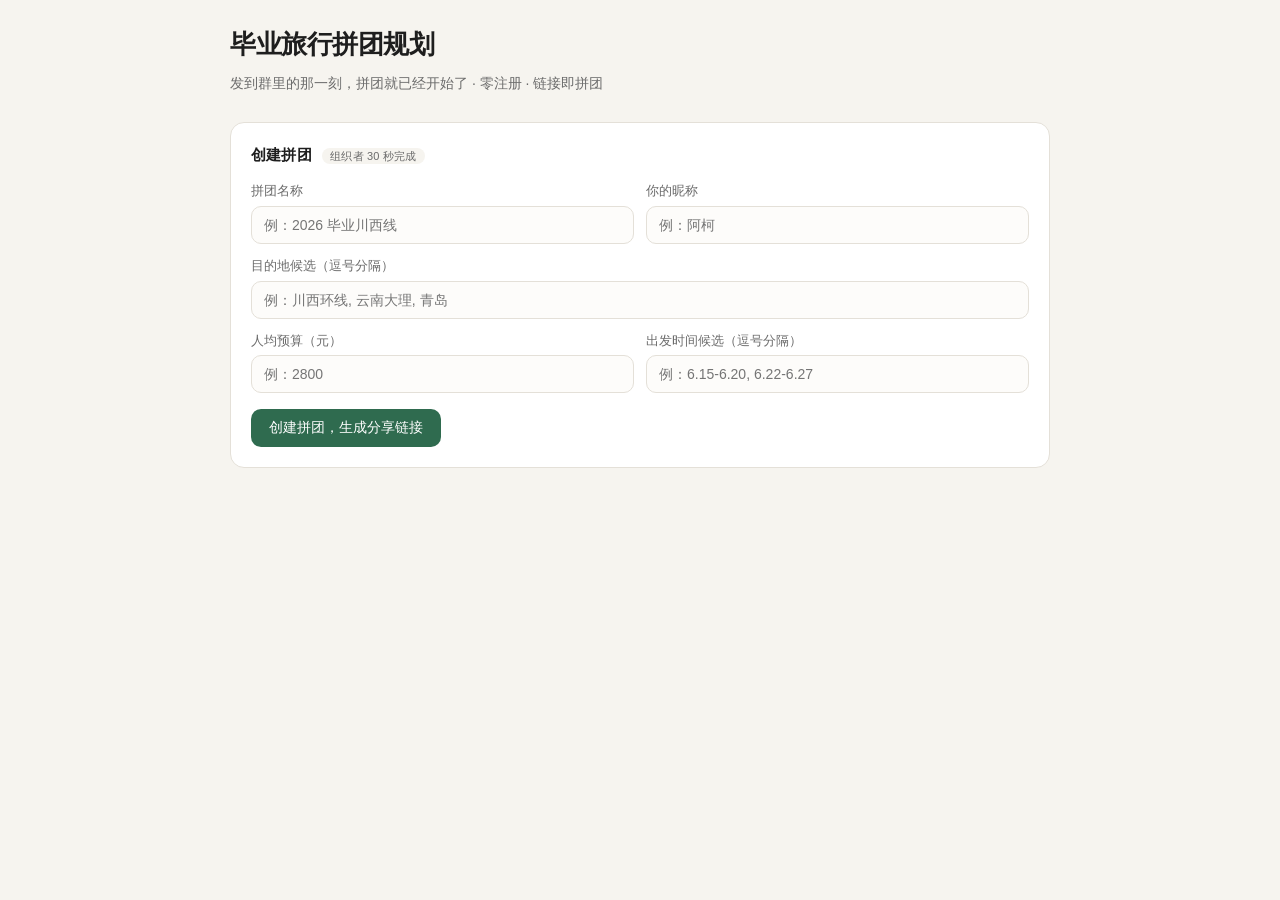
==== index.html @ aa73a49e "Create index.html" ====
<!DOCTYPE html>
<html lang="zh-CN">
<head>
<meta charset="UTF-8">
<meta name="viewport" content="width=device-width, initial-scale=1.0">
<title>毕业旅行拼团规划</title>
<style>
  :root {
    --bg: #f6f4ef; --card: #ffffff; --ink: #1e1e1e;
    --muted: #6b6b6b; --line: #e4e0d8;
    --accent: #2f6b4f; --accent-soft: #e7f0ea;
    --warn: #b05a2a; --radius: 14px;
  }
  * { box-sizing: border-box; }
  body {
    margin: 0; background: var(--bg); color: var(--ink);
    font-family: -apple-system, "PingFang SC", "Microsoft YaHei", sans-serif;
    line-height: 1.6; padding: 24px 16px 80px;
  }
  .wrap { max-width: 820px; margin: 0 auto; }
  .hero { margin-bottom: 28px; }
  .hero h1 { font-size: 26px; margin: 0 0 6px; letter-spacing: -0.5px; }
  .hero p { color: var(--muted); margin: 0; font-size: 14px; }
  .card {
    background: var(--card); border: 1px solid var(--line);
    border-radius: var(--radius); padding: 20px; margin-bottom: 16px;
  }
  .card h2 { font-size: 15px; margin: 0 0 14px; letter-spacing: 0.2px; }
  .card h2 .tag {
    font-size: 11px; font-weight: 400; color: var(--muted);
    background: var(--bg); border-radius: 20px; padding: 2px 8px; margin-left: 6px;
  }
  label { display: block; font-size: 13px; color: var(--muted); margin-bottom: 4px; }
  input, textarea, select {
    width: 100%; padding: 10px 12px; border: 1px solid var(--line);
    border-radius: 10px; font-size: 14px; background: #fdfcfa; outline: none;
    font-family: inherit;
  }
  input:focus, textarea:focus, select:focus { border-color: var(--accent); }
  .row { display: grid; grid-template-columns: 1fr 1fr; gap: 12px; }
  .row-3 { display: grid; grid-template-columns: 1fr 1fr 1fr; gap: 10px; }
  button {
    cursor: pointer; border: none; border-radius: 10px; font-size: 14px;
    padding: 10px 18px; font-family: inherit; font-weight: 500;
  }
  .btn-primary { background: var(--accent); color: #fff; }
  .btn-primary:hover { opacity: 0.9; }
  .btn-ghost { background: var(--bg); color: var(--ink); border: 1px solid var(--line); }
  .btn-ghost:hover { background: #ece9e2; }
  .btn-sm { padding: 6px 12px; font-size: 12px; }
  .btn-danger-soft { background: #fbece5; color: var(--warn); }
  .hidden { display: none !important; }
  .muted { color: var(--muted); font-size: 13px; }
  .share-box {
    display: flex; gap: 8px; align-items: center; margin-top: 12px;
    background: var(--accent-soft); border-radius: 10px; padding: 10px 12px;
  }
  .share-box code {
    flex: 1; font-size: 12px; color: var(--accent); word-break: break-all;
    background: transparent;
  }
  .pill-row { display: flex; gap: 8px; flex-wrap: wrap; margin-top: 8px; }
  .pill {
    font-size: 12px; padding: 5px 12px; border-radius: 20px;
    border: 1px solid var(--line); background: var(--bg); cursor: pointer;
  }
  .pill.active { background: var(--accent); color: #fff; border-color: var(--accent); }
  .vote-row {
    display: flex; align-items: center; justify-content: space-between;
    padding: 10px 0; border-bottom: 1px solid var(--line); gap: 12px;
  }
  .vote-row:last-child { border-bottom: none; }
  .vote-name { font-size: 14px; font-weight: 500; flex: 1; }
  .vote-btns { display: flex; gap: 6px; }
  .vote-btns button { padding: 4px 10px; font-size: 12px; border-radius: 16px; }
  .vote-btns button.active { background: var(--accent); color: #fff; border-color: var(--accent); }
  .vote-bar {
    height: 6px; background: var(--bg); border-radius: 3px; margin-top: 6px; overflow: hidden;
  }
  .vote-bar span { display: block; height: 100%; background: var(--accent); border-radius: 3px; }
  table { width: 100%; border-collapse: collapse; font-size: 13px; }
  th, td { text-align: left; padding: 8px 6px; border-bottom: 1px solid var(--line); }
  th { color: var(--muted); font-weight: 500; font-size: 12px; }
  .settle {
    background: var(--bg); border-radius: 10px; padding: 14px;
    margin-top: 14px; font-size: 13px; white-space: pre-wrap; line-height: 1.8;
  }
  .task-item {
    display: flex; align-items: center; justify-content: space-between;
    padding: 8px 0; border-bottom: 1px solid var(--line); font-size: 14px;
  }
  .task-item:last-child { border-bottom: none; }
  .task-owner { font-size: 12px; color: var(--accent); }
  .itin-entry {
    padding: 8px 0; border-bottom: 1px solid var(--line); font-size: 13px;
  }
  .itin-entry .meta { color: var(--muted); font-size: 11px; margin-top: 2px; }
  .toast {
    position: fixed; bottom: 24px; left: 50%; transform: translateX(-50%);
    background: #1e1e1e; color: #fff; font-size: 13px; padding: 8px 16px;
    border-radius: 20px; opacity: 0; pointer-events: none; transition: opacity .2s;
  }
  .toast.show { opacity: 1; }
  @media (max-width: 560px) {
    .row, .row-3 { grid-template-columns: 1fr; }
    .vote-row { flex-direction: column; align-items: flex-start; }
  }
</style>
</head>
<body>
<div class="wrap">
  <div class="hero">
    <h1>毕业旅行拼团规划</h1>
    <p>发到群里的那一刻，拼团就已经开始了 · 零注册 · 链接即拼团</p>
  </div>

  <!-- 创建区 -->
  <div id="setupCard" class="card">
    <h2>创建拼团 <span class="tag">组织者 30 秒完成</span></h2>
    <div class="row">
      <div><label>拼团名称</label><input id="tripName" placeholder="例：2026 毕业川西线"></div>
      <div><label>你的昵称</label><input id="creatorName" placeholder="例：阿柯"></div>
    </div>
    <div style="margin-top:12px"><label>目的地候选（逗号分隔）</label><input id="destInput" placeholder="例：川西环线, 云南大理, 青岛"></div>
    <div class="row" style="margin-top:12px">
      <div><label>人均预算（元）</label><input id="budgetInput" type="number" placeholder="例：2800"></div>
      <div><label>出发时间候选（逗号分隔）</label><input id="dateInput" placeholder="例：6.15-6.20, 6.22-6.27"></div>
    </div>
    <div style="margin-top:16px"><button class="btn-primary" onclick="createTrip()">创建拼团，生成分享链接</button></div>
  </div>

  <!-- 工作台 -->
  <div id="workspace" class="hidden">
    <div class="card">
      <h2 id="tripTitle"></h2>
      <div class="share-box">
        <code id="shareLink"></code>
        <button class="btn-ghost btn-sm" onclick="copyLink()">复制</button>
      </div>
      <div class="pill-row" id="memberPills"></div>
    </div>

    <div class="card">
      <h2>目的地投票 <span class="tag">三档表态</span></h2>
      <div id="destVoteList"></div>
    </div>

    <div class="card">
      <h2>日期投票 <span class="tag">看谁真的能来</span></h2>
      <div id="dateVoteList"></div>
    </div>

    <div class="card">
      <h2>共享预算 <span class="tag">只记大额共同支出</span></h2>
      <div class="row-3">
        <div><label>支出名称</label><input id="expName" placeholder="成都东站包车"></div>
        <div><label>金额</label><input id="expAmount" type="number" placeholder="480"></div>
        <div><label>付款人</label><select id="expPayer"></select></div>
      </div>
      <div style="margin-top:10px"><label>参与分摊的人（默认全员）</label><div id="splitChecks" class="pill-row"></div></div>
      <div style="margin-top:12px"><button class="btn-primary btn-sm" onclick="addExpense()">记一笔</button></div>
      <div id="expenseList" style="margin-top:14px"></div>
      <div id="settleBox" class="settle hidden"></div>
    </div>

    <div class="card">
      <h2>任务认领墙 <span class="tag">不让一个人扛所有事</span></h2>
      <div id="taskList"></div>
      <div style="margin-top:10px; display:flex; gap:8px;">
        <input id="newTask" placeholder="添加任务，例：订住宿" style="flex:1">
        <button class="btn-ghost btn-sm" onclick="addTask()">添加</button>
      </div>
    </div>

    <div class="card">
      <h2>行程草稿 <span class="tag">想法先落下来</span></h2>
      <div id="itinList"></div>
      <div style="margin-top:10px; display:flex; gap:8px;">
        <input id="newItin" placeholder="例：Day1 下午 宽窄巷子" style="flex:1">
        <button class="btn-ghost btn-sm" onclick="addItin()">添加</button>
      </div>
    </div>

    <div class="card">
      <h2>同步码 <span class="tag">跨设备交换进度</span></h2>
      <p class="muted">本工具为静态部署，数据保存在当前浏览器。把同步码发给另一位成员，对方粘贴后即可看到你的投票和账目状态。</p>
      <div style="display:flex; gap:8px; margin-top:10px;">
        <button class="btn-ghost btn-sm" onclick="exportSync()">生成我的同步码</button>
        <input id="importCode" placeholder="粘贴对方的同步码" style="flex:1">
        <button class="btn-ghost btn-sm" onclick="importSync()">导入</button>
      </div>
      <textarea id="syncOutput" rows="3" readonly placeholder="同步码会出现在这里" style="margin-top:10px; font-size:11px;"></textarea>
    </div>
  </div>
</div>
<div id="toast" class="toast"></div>

<script>
const KEY = 'grad_trip_v1';

function load() {
  try { return JSON.parse(localStorage.getItem(KEY)) || null; } catch { return null; }
}
function save(data) { localStorage.setItem(KEY, JSON.stringify(data)); }
function uid() { return Math.random().toString(36).slice(2, 8); }
function toast(msg) {
  const t = document.getElementById('toast');
  t.textContent = msg; t.classList.add('show');
  clearTimeout(window.__tt); window.__tt = setTimeout(() => t.classList.remove('show'), 1800);
}

// ---------- 创建 ----------
function createTrip() {
  const name = document.getElementById('tripName').value.trim();
  const creator = document.getElementById('creatorName').value.trim();
  if (!name || !creator) return toast('请填写拼团名称和昵称');
  const dests = document.getElementById('destInput').value.split(/[,，]/).map(s => s.trim()).filter(Boolean);
  const dates = document.getElementById('dateInput').value.split(/[,，]/).map(s => s.trim()).filter(Boolean);
  if (!dests.length) return toast('至少填一个目的地');
  const budget = Number(document.getElementById('budgetInput').value) || 0;
  const data = {
    id: uid(), name, creator, budget,
    members: [creator],
    dests: dests.map(d => ({ name: d, votes: {} })),
    dates: dates.map(d => ({ name: d, votes: {} })),
    expenses: [], tasks: [
      { id: uid(), name: '订住宿', owner: '' },
      { id: uid(), name: '查包车', owner: '' },
      { id: uid(), name: '买保险', owner: '' },
      { id: uid(), name: '管账', owner: creator },
    ],
    itins: []
  };
  save(data);
  renderAll();
  document.getElementById('setupCard').classList.add('hidden');
  document.getElementById('workspace').classList.remove('hidden');
  toast('拼团已创建，复制链接发到群里');
}

// ---------- 渲染 ----------
function renderAll() {
  const d = load(); if (!d) return;
  document.getElementById('tripTitle').textContent = d.name + ' · 人均预算 ¥' + (d.budget || '待定');
  document.getElementById('shareLink').textContent = location.href.split('?')[0] + '?trip=' + d.id;

  // 成员
  document.getElementById('memberPills').innerHTML = d.members.map(m =>
    `<span class="pill active">${esc(m)}</span>`).join('');

  // 目的地投票
  document.getElementById('destVoteList').innerHTML = d.dests.map((dest, i) => {
    const counts = countVotes(dest.votes);
    const total = Object.keys(dest.votes).length;
    return `<div>
      <div class="vote-row">
        <div class="vote-name">${esc(dest.name)}</div>
        <div class="vote-btns">
          ${voteBtns('dest', i, dest.votes, '想去')}
          ${voteBtns('dest', i, dest.votes, '可以')}
          ${voteBtns('dest', i, dest.votes, '不去')}
        </div>
      </div>
      ${voteBar(counts, total)}
    </div>`;
  }).join('') || '<p class="muted">暂无目的地</p>';

  // 日期投票
  document.getElementById('dateVoteList').innerHTML = d.dates.map((dt, i) => {
    const counts = countVotes(dt.votes);
    const total = Object.keys(dt.votes).length;
    return `<div>
      <div class="vote-row">
        <div class="vote-name">${esc(dt.name)}</div>
        <div class="vote-btns">
          ${voteBtns('date', i, dt.votes, '可以')}
          ${voteBtns('date', i, dt.votes, '紧张')}
          ${voteBtns('date', i, dt.votes, '不行')}
        </div>
      </div>
      ${voteBar(counts, total)}
    </div>`;
  }).join('') || '<p class="muted">暂无日期候选</p>';

  // 付款人下拉
  const payerSel = document.getElementById('expPayer');
  payerSel.innerHTML = d.members.map(m => `<option>${esc(m)}</option>`).join('');
  // 分摊勾选
  document.getElementById('splitChecks').innerHTML = d.members.map(m =>
    `<label style="display:inline-flex; align-items:center; gap:4px; font-size:13px; color:var(--ink); margin-right:10px;">
      <input type="checkbox" class="split-cb" value="${esc(m)}" checked style="width:auto;"> ${esc(m)}
    </label>`).join('');

  // 支出列表
  document.getElementById('expenseList').innerHTML = d.expenses.length ?
    `<table><thead><tr><th>项目</th><th>金额</th><th>付款人</th><th>分摊人</th><th></th></tr></thead><tbody>
    ${d.expenses.map(e => `<tr>
      <td>${esc(e.name)}</td><td>¥${e.amount}</td><td>${esc(e.payer)}</td>
      <td>${e.split.join('、')}</td>
      <td><button class="btn-danger-soft btn-sm" onclick="removeExpense('${e.id}')">删除</button></td>
    </tr>`).join('')}
    </tbody></table>` : '<p class="muted">还没有共同支出。只记住宿、包车、门票、集体餐这类大额项目。</p>';

  renderSettle(d);

  // 任务
  document.getElementById('taskList').innerHTML = d.tasks.map(t =>
    `<div class="task-item">
      <span>${esc(t.name)} ${t.owner ? `<span class="task-owner">→ ${esc(t.owner)}</span>` : '<span class="muted">· 待认领</span>'}</span>
      ${t.owner ? `<span class="muted" style="font-size:11px;">已认领</span>` : `<button class="btn-ghost btn-sm" onclick="claimTask('${t.id}')">我来</button>`}
    </div>`).join('');

  // 行程草稿
  document.getElementById('itinList').innerHTML = d.itins.length ?
    d.itins.slice().reverse().map(it =>
      `<div class="itin-entry">${esc(it.text)}<div class="meta">${esc(it.by)} · ${it.time}</div></div>`
    ).join('') : '<p class="muted">还没有内容。每个人都可以往里面丢想法。</p>';
}

function voteBtns(type, idx, votes, label) {
  const me = getMe();
  const active = votes[me] === label ? 'active' : '';
  return `<button class="btn-ghost ${active}" onclick="castVote('${type}',${idx},'${label}')">${label}</button>`;
}
function countVotes(votes) {
  const c = {};
  Object.values(votes).forEach(v => { c[v] = (c[v] || 0) + 1; });
  return c;
}
function voteBar(counts, total) {
  if (!total) return '';
  const yes = (counts['想去'] || 0) + (counts['可以'] || 0);
  const pct = Math.round(yes / total * 100);
  return `<div class="vote-bar"><span style="width:${pct}%"></span></div>`;
}

// ---------- 投票 ----------
function castVote(type, idx, label) {
  const d = load(); const me = getMe();
  const arr = type === 'dest' ? d.dests : d.dates;
  arr[idx].votes[me] = label;
  save(d); renderAll();
}

// ---------- 支出 ----------
function addExpense() {
  const d = load();
  const name = document.getElementById('expName').value.trim();
  const amount = Number(document.getElementById('expAmount').value);
  const payer = document.getElementById('expPayer').value;
  const split = [...document.querySelectorAll('.split-cb:checked')].map(cb => cb.value);
  if (!name || !amount) return toast('请填写支出名称和金额');
  if (!split.length) return toast('至少勾选一个分摊人');
  d.expenses.push({ id: uid(), name, amount, payer, split });
  save(d); renderAll();
  document.getElementById('expName').value = '';
  document.getElementById('expAmount').value = '';
  toast('已记一笔');
}
function removeExpense(id) {
  const d = load();
  d.expenses = d.expenses.filter(e => e.id !== id);
  save(d); renderAll();
}

function renderSettle(d) {
  const box = document.getElementById('settleBox');
  if (!d.expenses.length) { box.classList.add('hidden'); return; }
  const balance = {};
  d.members.forEach(m => balance[m] = 0);
  d.expenses.forEach(e => {
    const share = e.amount / e.split.length;
    balance[e.payer] = (balance[e.payer] || 0) + e.amount;
    e.split.forEach(m => balance[m] = (balance[m] || 0) - share);
  });
  const debtors = [], creditors = [];
  Object.entries(balance).forEach(([m, v]) => {
    if (v < -0.01) debtors.push({ m, v: -v });
    if (v > 0.01) creditors.push({ m, v });
  });
  debtors.sort((a, b) => b.v - a.v);
  creditors.sort((a, b) => b.v - a.v);
  const transfers = [];
  let i = 0, j = 0;
  while (i < debtors.length && j < creditors.length) {
    const amt = Math.min(debtors[i].v, creditors[j].v);
    if (amt > 0.01) transfers.push(`${debtors[i].m} → ${creditors[j].m}：¥${amt.toFixed(0)}`);
    debtors[i].v -= amt; creditors[j].v -= amt;
    if (debtors[i].v < 0.01) i++;
    if (creditors[j].v < 0.01) j++;
  }
  box.classList.remove('hidden');
  box.textContent = '结算建议（最少转账笔数）：\n' + (transfers.length ? transfers.join('\n') : '已平账，无需转账') +
    '\n\n总共同支出：¥' + d.expenses.reduce((s, e) => s + e.amount, 0);
}

// ---------- 任务 ----------
function claimTask(id) {
  const d = load(); const me = getMe();
  const t = d.tasks.find(t => t.id === id);
  if (t && !t.owner) { t.owner = me; save(d); renderAll(); toast('已认领，责任明确了'); }
}
function addTask() {
  const d = load();
  const name = document.getElementById('newTask').value.trim();
  if (!name) return;
  d.tasks.push({ id: uid(), name, owner: '' });
  save(d); renderAll();
  document.getElementById('newTask').value = '';
}

// ---------- 行程草稿 ----------
function addItin() {
  const d = load(); const me = getMe();
  const text = document.getElementById('newItin').value.trim();
  if (!text) return;
  d.itins.push({ text, by: me, time: new Date().toLocaleString('zh-CN', { month: 'numeric', day: 'numeric', hour: '2-digit', minute: '2-digit' }) });
  save(d); renderAll();
  document.getElementById('newItin').value = '';
}

// ---------- 同步 ----------
function exportSync() {
  const d = load();
  document.getElementById('syncOutput').value = btoa(unescape(encodeURIComponent(JSON.stringify(d))));
  toast('同步码已生成，发给另一位成员');
}
function importSync() {
  const raw = document.getElementById('importCode').value.trim();
  if (!raw) return toast('请粘贴同步码');
  try {
    const incoming = JSON.parse(decodeURIComponent(escape(atob(raw))));
    const local = load();
    if (!local) { save(incoming); renderAll(); return toast('已导入拼团数据'); }
    // 合并：以 incoming 的投票和账目覆盖，成员取并集
    local.members = [...new Set([...local.members, ...incoming.members])];
    local.dests.forEach((dest, i) => {
      if (incoming.dests[i]) Object.assign(dest.votes, incoming.dests[i].votes);
    });
    local.dates.forEach((dt, i) => {
      if (incoming.dates[i]) Object.assign(dt.votes, incoming.dates[i].votes);
    });
    const existIds = new Set(local.expenses.map(e => e.id));
    incoming.expenses.forEach(e => { if (!existIds.has(e.id)) local.expenses.push(e); });
    const existTaskIds = new Set(local.tasks.map(t => t.id));
    incoming.tasks.forEach(t => {
      if (!existTaskIds.has(t.id)) local.tasks.push(t);
      else { const lt = local.tasks.find(x => x.id === t.id); if (t.owner && !lt.owner) lt.owner = t.owner; }
    });
    const existItin = new Set(local.itins.map(i => i.text + i.by));
    incoming.itins.forEach(it => { if (!existItin.has(it.text + it.by)) local.itins.push(it); });
    save(local); renderAll(); toast('同步完成');
  } catch { toast('同步码格式不正确'); }
}

// ---------- 工具 ----------
function getMe() {
  const d = load();
  return d ? d.creator : '我';
}
function esc(s) { return String(s).replace(/[&<>"']/g, c => ({ '&': '&amp;', '<': '&lt;', '>': '&gt;', '"': '&quot;', "'": '&#39;' }[c])); }
function copyLink() {
  const text = document.getElementById('shareLink').textContent;
  navigator.clipboard?.writeText(text).then(() => toast('链接已复制，发到群里吧'));
}

// ---------- 入口 ----------
(function init() {
  const d = load();
  if (d) {
    document.getElementById('setupCard').classList.add('hidden');
    document.getElementById('workspace').classList.remove('hidden');
    renderAll();
  }
})();
</script>
</body>
</html>
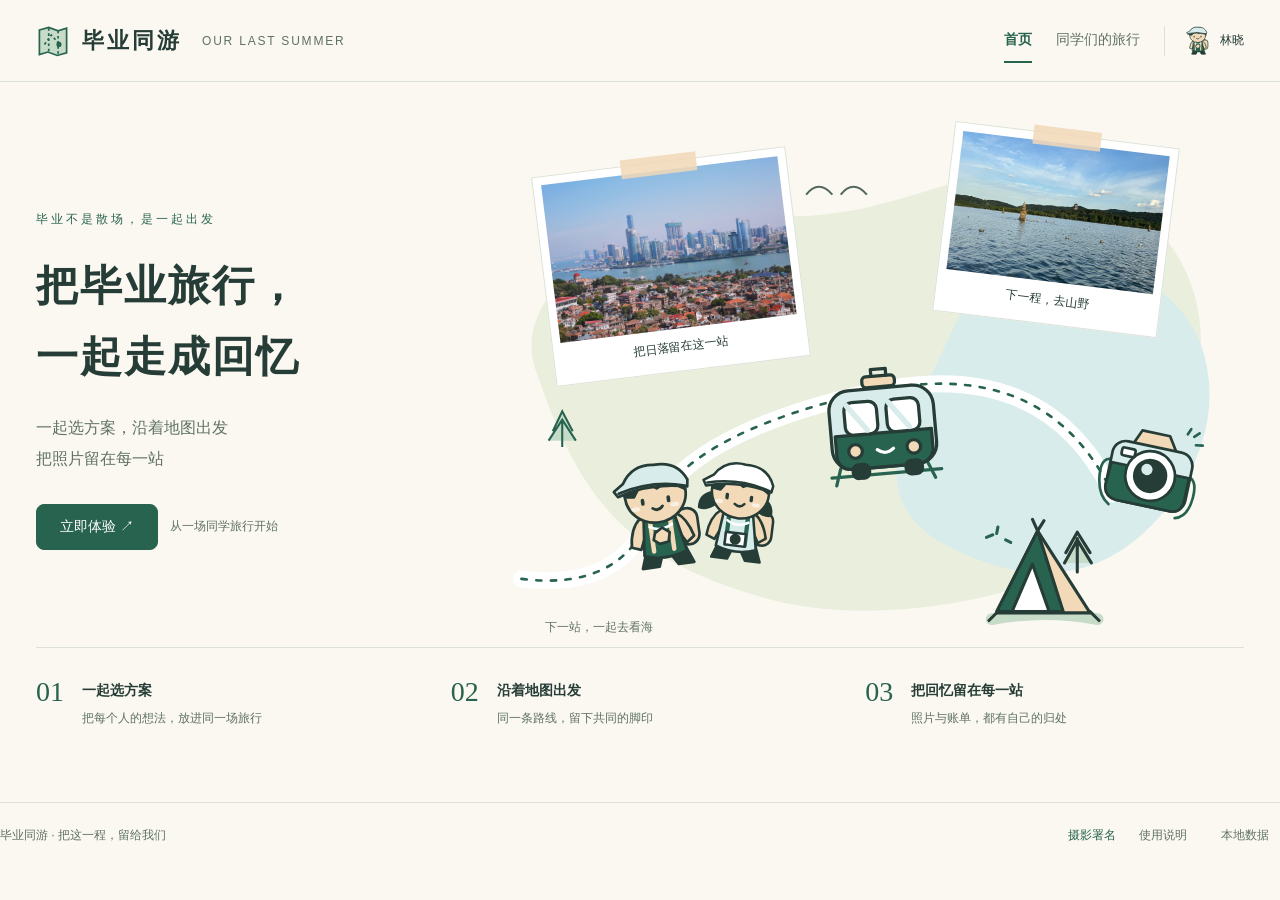
==== commit 02c64d9f: "Add files via upload 更新网页内容" ====
--- a/index.html
+++ b/index.html
@@ -1,478 +1,18 @@
-<!DOCTYPE html>
+<!doctype html>
 <html lang="zh-CN">
 <head>
-<meta charset="UTF-8">
-<meta name="viewport" content="width=device-width, initial-scale=1.0">
-<title>毕业旅行拼团规划</title>
-<style>
-  :root {
-    --bg: #f6f4ef; --card: #ffffff; --ink: #1e1e1e;
-    --muted: #6b6b6b; --line: #e4e0d8;
-    --accent: #2f6b4f; --accent-soft: #e7f0ea;
-    --warn: #b05a2a; --radius: 14px;
-  }
-  * { box-sizing: border-box; }
-  body {
-    margin: 0; background: var(--bg); color: var(--ink);
-    font-family: -apple-system, "PingFang SC", "Microsoft YaHei", sans-serif;
-    line-height: 1.6; padding: 24px 16px 80px;
-  }
-  .wrap { max-width: 820px; margin: 0 auto; }
-  .hero { margin-bottom: 28px; }
-  .hero h1 { font-size: 26px; margin: 0 0 6px; letter-spacing: -0.5px; }
-  .hero p { color: var(--muted); margin: 0; font-size: 14px; }
-  .card {
-    background: var(--card); border: 1px solid var(--line);
-    border-radius: var(--radius); padding: 20px; margin-bottom: 16px;
-  }
-  .card h2 { font-size: 15px; margin: 0 0 14px; letter-spacing: 0.2px; }
-  .card h2 .tag {
-    font-size: 11px; font-weight: 400; color: var(--muted);
-    background: var(--bg); border-radius: 20px; padding: 2px 8px; margin-left: 6px;
-  }
-  label { display: block; font-size: 13px; color: var(--muted); margin-bottom: 4px; }
-  input, textarea, select {
-    width: 100%; padding: 10px 12px; border: 1px solid var(--line);
-    border-radius: 10px; font-size: 14px; background: #fdfcfa; outline: none;
-    font-family: inherit;
-  }
-  input:focus, textarea:focus, select:focus { border-color: var(--accent); }
-  .row { display: grid; grid-template-columns: 1fr 1fr; gap: 12px; }
-  .row-3 { display: grid; grid-template-columns: 1fr 1fr 1fr; gap: 10px; }
-  button {
-    cursor: pointer; border: none; border-radius: 10px; font-size: 14px;
-    padding: 10px 18px; font-family: inherit; font-weight: 500;
-  }
-  .btn-primary { background: var(--accent); color: #fff; }
-  .btn-primary:hover { opacity: 0.9; }
-  .btn-ghost { background: var(--bg); color: var(--ink); border: 1px solid var(--line); }
-  .btn-ghost:hover { background: #ece9e2; }
-  .btn-sm { padding: 6px 12px; font-size: 12px; }
-  .btn-danger-soft { background: #fbece5; color: var(--warn); }
-  .hidden { display: none !important; }
-  .muted { color: var(--muted); font-size: 13px; }
-  .share-box {
-    display: flex; gap: 8px; align-items: center; margin-top: 12px;
-    background: var(--accent-soft); border-radius: 10px; padding: 10px 12px;
-  }
-  .share-box code {
-    flex: 1; font-size: 12px; color: var(--accent); word-break: break-all;
-    background: transparent;
-  }
-  .pill-row { display: flex; gap: 8px; flex-wrap: wrap; margin-top: 8px; }
-  .pill {
-    font-size: 12px; padding: 5px 12px; border-radius: 20px;
-    border: 1px solid var(--line); background: var(--bg); cursor: pointer;
-  }
-  .pill.active { background: var(--accent); color: #fff; border-color: var(--accent); }
-  .vote-row {
-    display: flex; align-items: center; justify-content: space-between;
-    padding: 10px 0; border-bottom: 1px solid var(--line); gap: 12px;
-  }
-  .vote-row:last-child { border-bottom: none; }
-  .vote-name { font-size: 14px; font-weight: 500; flex: 1; }
-  .vote-btns { display: flex; gap: 6px; }
-  .vote-btns button { padding: 4px 10px; font-size: 12px; border-radius: 16px; }
-  .vote-btns button.active { background: var(--accent); color: #fff; border-color: var(--accent); }
-  .vote-bar {
-    height: 6px; background: var(--bg); border-radius: 3px; margin-top: 6px; overflow: hidden;
-  }
-  .vote-bar span { display: block; height: 100%; background: var(--accent); border-radius: 3px; }
-  table { width: 100%; border-collapse: collapse; font-size: 13px; }
-  th, td { text-align: left; padding: 8px 6px; border-bottom: 1px solid var(--line); }
-  th { color: var(--muted); font-weight: 500; font-size: 12px; }
-  .settle {
-    background: var(--bg); border-radius: 10px; padding: 14px;
-    margin-top: 14px; font-size: 13px; white-space: pre-wrap; line-height: 1.8;
-  }
-  .task-item {
-    display: flex; align-items: center; justify-content: space-between;
-    padding: 8px 0; border-bottom: 1px solid var(--line); font-size: 14px;
-  }
-  .task-item:last-child { border-bottom: none; }
-  .task-owner { font-size: 12px; color: var(--accent); }
-  .itin-entry {
-    padding: 8px 0; border-bottom: 1px solid var(--line); font-size: 13px;
-  }
-  .itin-entry .meta { color: var(--muted); font-size: 11px; margin-top: 2px; }
-  .toast {
-    position: fixed; bottom: 24px; left: 50%; transform: translateX(-50%);
-    background: #1e1e1e; color: #fff; font-size: 13px; padding: 8px 16px;
-    border-radius: 20px; opacity: 0; pointer-events: none; transition: opacity .2s;
-  }
-  .toast.show { opacity: 1; }
-  @media (max-width: 560px) {
-    .row, .row-3 { grid-template-columns: 1fr; }
-    .vote-row { flex-direction: column; align-items: flex-start; }
-  }
-</style>
+<meta charset="utf-8">
+<meta name="viewport" content="width=device-width, initial-scale=1">
+<meta name="description" content="毕业同游，一起选方案，沿着地图出发，把照片留在每一站">
+<title>毕业同游</title>
+<link rel="icon" type="image/svg+xml" href="./assets/logo.svg">
+<link rel="stylesheet" href="./src/styles.css">
+<script type="module" src="./src/app.js"></script>
 </head>
 <body>
-<div class="wrap">
-  <div class="hero">
-    <h1>毕业旅行拼团规划</h1>
-    <p>发到群里的那一刻，拼团就已经开始了 · 零注册 · 链接即拼团</p>
-  </div>
-
-  <!-- 创建区 -->
-  <div id="setupCard" class="card">
-    <h2>创建拼团 <span class="tag">组织者 30 秒完成</span></h2>
-    <div class="row">
-      <div><label>拼团名称</label><input id="tripName" placeholder="例：2026 毕业川西线"></div>
-      <div><label>你的昵称</label><input id="creatorName" placeholder="例：阿柯"></div>
-    </div>
-    <div style="margin-top:12px"><label>目的地候选（逗号分隔）</label><input id="destInput" placeholder="例：川西环线, 云南大理, 青岛"></div>
-    <div class="row" style="margin-top:12px">
-      <div><label>人均预算（元）</label><input id="budgetInput" type="number" placeholder="例：2800"></div>
-      <div><label>出发时间候选（逗号分隔）</label><input id="dateInput" placeholder="例：6.15-6.20, 6.22-6.27"></div>
-    </div>
-    <div style="margin-top:16px"><button class="btn-primary" onclick="createTrip()">创建拼团，生成分享链接</button></div>
-  </div>
-
-  <!-- 工作台 -->
-  <div id="workspace" class="hidden">
-    <div class="card">
-      <h2 id="tripTitle"></h2>
-      <div class="share-box">
-        <code id="shareLink"></code>
-        <button class="btn-ghost btn-sm" onclick="copyLink()">复制</button>
-      </div>
-      <div class="pill-row" id="memberPills"></div>
-    </div>
-
-    <div class="card">
-      <h2>目的地投票 <span class="tag">三档表态</span></h2>
-      <div id="destVoteList"></div>
-    </div>
-
-    <div class="card">
-      <h2>日期投票 <span class="tag">看谁真的能来</span></h2>
-      <div id="dateVoteList"></div>
-    </div>
-
-    <div class="card">
-      <h2>共享预算 <span class="tag">只记大额共同支出</span></h2>
-      <div class="row-3">
-        <div><label>支出名称</label><input id="expName" placeholder="成都东站包车"></div>
-        <div><label>金额</label><input id="expAmount" type="number" placeholder="480"></div>
-        <div><label>付款人</label><select id="expPayer"></select></div>
-      </div>
-      <div style="margin-top:10px"><label>参与分摊的人（默认全员）</label><div id="splitChecks" class="pill-row"></div></div>
-      <div style="margin-top:12px"><button class="btn-primary btn-sm" onclick="addExpense()">记一笔</button></div>
-      <div id="expenseList" style="margin-top:14px"></div>
-      <div id="settleBox" class="settle hidden"></div>
-    </div>
-
-    <div class="card">
-      <h2>任务认领墙 <span class="tag">不让一个人扛所有事</span></h2>
-      <div id="taskList"></div>
-      <div style="margin-top:10px; display:flex; gap:8px;">
-        <input id="newTask" placeholder="添加任务，例：订住宿" style="flex:1">
-        <button class="btn-ghost btn-sm" onclick="addTask()">添加</button>
-      </div>
-    </div>
-
-    <div class="card">
-      <h2>行程草稿 <span class="tag">想法先落下来</span></h2>
-      <div id="itinList"></div>
-      <div style="margin-top:10px; display:flex; gap:8px;">
-        <input id="newItin" placeholder="例：Day1 下午 宽窄巷子" style="flex:1">
-        <button class="btn-ghost btn-sm" onclick="addItin()">添加</button>
-      </div>
-    </div>
-
-    <div class="card">
-      <h2>同步码 <span class="tag">跨设备交换进度</span></h2>
-      <p class="muted">本工具为静态部署，数据保存在当前浏览器。把同步码发给另一位成员，对方粘贴后即可看到你的投票和账目状态。</p>
-      <div style="display:flex; gap:8px; margin-top:10px;">
-        <button class="btn-ghost btn-sm" onclick="exportSync()">生成我的同步码</button>
-        <input id="importCode" placeholder="粘贴对方的同步码" style="flex:1">
-        <button class="btn-ghost btn-sm" onclick="importSync()">导入</button>
-      </div>
-      <textarea id="syncOutput" rows="3" readonly placeholder="同步码会出现在这里" style="margin-top:10px; font-size:11px;"></textarea>
-    </div>
-  </div>
-</div>
-<div id="toast" class="toast"></div>
-
-<script>
-const KEY = 'grad_trip_v1';
-
-function load() {
-  try { return JSON.parse(localStorage.getItem(KEY)) || null; } catch { return null; }
-}
-function save(data) { localStorage.setItem(KEY, JSON.stringify(data)); }
-function uid() { return Math.random().toString(36).slice(2, 8); }
-function toast(msg) {
-  const t = document.getElementById('toast');
-  t.textContent = msg; t.classList.add('show');
-  clearTimeout(window.__tt); window.__tt = setTimeout(() => t.classList.remove('show'), 1800);
-}
-
-// ---------- 创建 ----------
-function createTrip() {
-  const name = document.getElementById('tripName').value.trim();
-  const creator = document.getElementById('creatorName').value.trim();
-  if (!name || !creator) return toast('请填写拼团名称和昵称');
-  const dests = document.getElementById('destInput').value.split(/[,，]/).map(s => s.trim()).filter(Boolean);
-  const dates = document.getElementById('dateInput').value.split(/[,，]/).map(s => s.trim()).filter(Boolean);
-  if (!dests.length) return toast('至少填一个目的地');
-  const budget = Number(document.getElementById('budgetInput').value) || 0;
-  const data = {
-    id: uid(), name, creator, budget,
-    members: [creator],
-    dests: dests.map(d => ({ name: d, votes: {} })),
-    dates: dates.map(d => ({ name: d, votes: {} })),
-    expenses: [], tasks: [
-      { id: uid(), name: '订住宿', owner: '' },
-      { id: uid(), name: '查包车', owner: '' },
-      { id: uid(), name: '买保险', owner: '' },
-      { id: uid(), name: '管账', owner: creator },
-    ],
-    itins: []
-  };
-  save(data);
-  renderAll();
-  document.getElementById('setupCard').classList.add('hidden');
-  document.getElementById('workspace').classList.remove('hidden');
-  toast('拼团已创建，复制链接发到群里');
-}
-
-// ---------- 渲染 ----------
-function renderAll() {
-  const d = load(); if (!d) return;
-  document.getElementById('tripTitle').textContent = d.name + ' · 人均预算 ¥' + (d.budget || '待定');
-  document.getElementById('shareLink').textContent = location.href.split('?')[0] + '?trip=' + d.id;
-
-  // 成员
-  document.getElementById('memberPills').innerHTML = d.members.map(m =>
-    `<span class="pill active">${esc(m)}</span>`).join('');
-
-  // 目的地投票
-  document.getElementById('destVoteList').innerHTML = d.dests.map((dest, i) => {
-    const counts = countVotes(dest.votes);
-    const total = Object.keys(dest.votes).length;
-    return `<div>
-      <div class="vote-row">
-        <div class="vote-name">${esc(dest.name)}</div>
-        <div class="vote-btns">
-          ${voteBtns('dest', i, dest.votes, '想去')}
-          ${voteBtns('dest', i, dest.votes, '可以')}
-          ${voteBtns('dest', i, dest.votes, '不去')}
-        </div>
-      </div>
-      ${voteBar(counts, total)}
-    </div>`;
-  }).join('') || '<p class="muted">暂无目的地</p>';
-
-  // 日期投票
-  document.getElementById('dateVoteList').innerHTML = d.dates.map((dt, i) => {
-    const counts = countVotes(dt.votes);
-    const total = Object.keys(dt.votes).length;
-    return `<div>
-      <div class="vote-row">
-        <div class="vote-name">${esc(dt.name)}</div>
-        <div class="vote-btns">
-          ${voteBtns('date', i, dt.votes, '可以')}
-          ${voteBtns('date', i, dt.votes, '紧张')}
-          ${voteBtns('date', i, dt.votes, '不行')}
-        </div>
-      </div>
-      ${voteBar(counts, total)}
-    </div>`;
-  }).join('') || '<p class="muted">暂无日期候选</p>';
-
-  // 付款人下拉
-  const payerSel = document.getElementById('expPayer');
-  payerSel.innerHTML = d.members.map(m => `<option>${esc(m)}</option>`).join('');
-  // 分摊勾选
-  document.getElementById('splitChecks').innerHTML = d.members.map(m =>
-    `<label style="display:inline-flex; align-items:center; gap:4px; font-size:13px; color:var(--ink); margin-right:10px;">
-      <input type="checkbox" class="split-cb" value="${esc(m)}" checked style="width:auto;"> ${esc(m)}
-    </label>`).join('');
-
-  // 支出列表
-  document.getElementById('expenseList').innerHTML = d.expenses.length ?
-    `<table><thead><tr><th>项目</th><th>金额</th><th>付款人</th><th>分摊人</th><th></th></tr></thead><tbody>
-    ${d.expenses.map(e => `<tr>
-      <td>${esc(e.name)}</td><td>¥${e.amount}</td><td>${esc(e.payer)}</td>
-      <td>${e.split.join('、')}</td>
-      <td><button class="btn-danger-soft btn-sm" onclick="removeExpense('${e.id}')">删除</button></td>
-    </tr>`).join('')}
-    </tbody></table>` : '<p class="muted">还没有共同支出。只记住宿、包车、门票、集体餐这类大额项目。</p>';
-
-  renderSettle(d);
-
-  // 任务
-  document.getElementById('taskList').innerHTML = d.tasks.map(t =>
-    `<div class="task-item">
-      <span>${esc(t.name)} ${t.owner ? `<span class="task-owner">→ ${esc(t.owner)}</span>` : '<span class="muted">· 待认领</span>'}</span>
-      ${t.owner ? `<span class="muted" style="font-size:11px;">已认领</span>` : `<button class="btn-ghost btn-sm" onclick="claimTask('${t.id}')">我来</button>`}
-    </div>`).join('');
-
-  // 行程草稿
-  document.getElementById('itinList').innerHTML = d.itins.length ?
-    d.itins.slice().reverse().map(it =>
-      `<div class="itin-entry">${esc(it.text)}<div class="meta">${esc(it.by)} · ${it.time}</div></div>`
-    ).join('') : '<p class="muted">还没有内容。每个人都可以往里面丢想法。</p>';
-}
-
-function voteBtns(type, idx, votes, label) {
-  const me = getMe();
-  const active = votes[me] === label ? 'active' : '';
-  return `<button class="btn-ghost ${active}" onclick="castVote('${type}',${idx},'${label}')">${label}</button>`;
-}
-function countVotes(votes) {
-  const c = {};
-  Object.values(votes).forEach(v => { c[v] = (c[v] || 0) + 1; });
-  return c;
-}
-function voteBar(counts, total) {
-  if (!total) return '';
-  const yes = (counts['想去'] || 0) + (counts['可以'] || 0);
-  const pct = Math.round(yes / total * 100);
-  return `<div class="vote-bar"><span style="width:${pct}%"></span></div>`;
-}
-
-// ---------- 投票 ----------
-function castVote(type, idx, label) {
-  const d = load(); const me = getMe();
-  const arr = type === 'dest' ? d.dests : d.dates;
-  arr[idx].votes[me] = label;
-  save(d); renderAll();
-}
-
-// ---------- 支出 ----------
-function addExpense() {
-  const d = load();
-  const name = document.getElementById('expName').value.trim();
-  const amount = Number(document.getElementById('expAmount').value);
-  const payer = document.getElementById('expPayer').value;
-  const split = [...document.querySelectorAll('.split-cb:checked')].map(cb => cb.value);
-  if (!name || !amount) return toast('请填写支出名称和金额');
-  if (!split.length) return toast('至少勾选一个分摊人');
-  d.expenses.push({ id: uid(), name, amount, payer, split });
-  save(d); renderAll();
-  document.getElementById('expName').value = '';
-  document.getElementById('expAmount').value = '';
-  toast('已记一笔');
-}
-function removeExpense(id) {
-  const d = load();
-  d.expenses = d.expenses.filter(e => e.id !== id);
-  save(d); renderAll();
-}
-
-function renderSettle(d) {
-  const box = document.getElementById('settleBox');
-  if (!d.expenses.length) { box.classList.add('hidden'); return; }
-  const balance = {};
-  d.members.forEach(m => balance[m] = 0);
-  d.expenses.forEach(e => {
-    const share = e.amount / e.split.length;
-    balance[e.payer] = (balance[e.payer] || 0) + e.amount;
-    e.split.forEach(m => balance[m] = (balance[m] || 0) - share);
-  });
-  const debtors = [], creditors = [];
-  Object.entries(balance).forEach(([m, v]) => {
-    if (v < -0.01) debtors.push({ m, v: -v });
-    if (v > 0.01) creditors.push({ m, v });
-  });
-  debtors.sort((a, b) => b.v - a.v);
-  creditors.sort((a, b) => b.v - a.v);
-  const transfers = [];
-  let i = 0, j = 0;
-  while (i < debtors.length && j < creditors.length) {
-    const amt = Math.min(debtors[i].v, creditors[j].v);
-    if (amt > 0.01) transfers.push(`${debtors[i].m} → ${creditors[j].m}：¥${amt.toFixed(0)}`);
-    debtors[i].v -= amt; creditors[j].v -= amt;
-    if (debtors[i].v < 0.01) i++;
-    if (creditors[j].v < 0.01) j++;
-  }
-  box.classList.remove('hidden');
-  box.textContent = '结算建议（最少转账笔数）：\n' + (transfers.length ? transfers.join('\n') : '已平账，无需转账') +
-    '\n\n总共同支出：¥' + d.expenses.reduce((s, e) => s + e.amount, 0);
-}
-
-// ---------- 任务 ----------
-function claimTask(id) {
-  const d = load(); const me = getMe();
-  const t = d.tasks.find(t => t.id === id);
-  if (t && !t.owner) { t.owner = me; save(d); renderAll(); toast('已认领，责任明确了'); }
-}
-function addTask() {
-  const d = load();
-  const name = document.getElementById('newTask').value.trim();
-  if (!name) return;
-  d.tasks.push({ id: uid(), name, owner: '' });
-  save(d); renderAll();
-  document.getElementById('newTask').value = '';
-}
-
-// ---------- 行程草稿 ----------
-function addItin() {
-  const d = load(); const me = getMe();
-  const text = document.getElementById('newItin').value.trim();
-  if (!text) return;
-  d.itins.push({ text, by: me, time: new Date().toLocaleString('zh-CN', { month: 'numeric', day: 'numeric', hour: '2-digit', minute: '2-digit' }) });
-  save(d); renderAll();
-  document.getElementById('newItin').value = '';
-}
-
-// ---------- 同步 ----------
-function exportSync() {
-  const d = load();
-  document.getElementById('syncOutput').value = btoa(unescape(encodeURIComponent(JSON.stringify(d))));
-  toast('同步码已生成，发给另一位成员');
-}
-function importSync() {
-  const raw = document.getElementById('importCode').value.trim();
-  if (!raw) return toast('请粘贴同步码');
-  try {
-    const incoming = JSON.parse(decodeURIComponent(escape(atob(raw))));
-    const local = load();
-    if (!local) { save(incoming); renderAll(); return toast('已导入拼团数据'); }
-    // 合并：以 incoming 的投票和账目覆盖，成员取并集
-    local.members = [...new Set([...local.members, ...incoming.members])];
-    local.dests.forEach((dest, i) => {
-      if (incoming.dests[i]) Object.assign(dest.votes, incoming.dests[i].votes);
-    });
-    local.dates.forEach((dt, i) => {
-      if (incoming.dates[i]) Object.assign(dt.votes, incoming.dates[i].votes);
-    });
-    const existIds = new Set(local.expenses.map(e => e.id));
-    incoming.expenses.forEach(e => { if (!existIds.has(e.id)) local.expenses.push(e); });
-    const existTaskIds = new Set(local.tasks.map(t => t.id));
-    incoming.tasks.forEach(t => {
-      if (!existTaskIds.has(t.id)) local.tasks.push(t);
-      else { const lt = local.tasks.find(x => x.id === t.id); if (t.owner && !lt.owner) lt.owner = t.owner; }
-    });
-    const existItin = new Set(local.itins.map(i => i.text + i.by));
-    incoming.itins.forEach(it => { if (!existItin.has(it.text + it.by)) local.itins.push(it); });
-    save(local); renderAll(); toast('同步完成');
-  } catch { toast('同步码格式不正确'); }
-}
-
-// ---------- 工具 ----------
-function getMe() {
-  const d = load();
-  return d ? d.creator : '我';
-}
-function esc(s) { return String(s).replace(/[&<>"']/g, c => ({ '&': '&amp;', '<': '&lt;', '>': '&gt;', '"': '&quot;', "'": '&#39;' }[c])); }
-function copyLink() {
-  const text = document.getElementById('shareLink').textContent;
-  navigator.clipboard?.writeText(text).then(() => toast('链接已复制，发到群里吧'));
-}
-
-// ---------- 入口 ----------
-(function init() {
-  const d = load();
-  if (d) {
-    document.getElementById('setupCard').classList.add('hidden');
-    document.getElementById('workspace').classList.remove('hidden');
-    renderAll();
-  }
-})();
-</script>
+<div id="app"><div class="boot"><h1>毕业同游</h1><p>正在打开我们的旅行手账</p></div></div>
+<dialog id="modal" aria-labelledby="modal-title"><header class="modal-head"><h2 id="modal-title"></h2><button class="icon-button" data-close aria-label="关闭弹窗">×</button></header><div id="modal-body"></div></dialog>
+<div id="toast" class="toast" role="status" aria-live="polite" hidden></div>
+<noscript>请开启浏览器 JavaScript 后体验毕业同游</noscript>
 </body>
 </html>
--- a/src/styles.css
+++ b/src/styles.css
@@ -0,0 +1,121 @@
+
+:root{
+--ink:#263d37;--body:#3c5148;--muted:#607166;--paper:#faf8f0;--surface:#fff;--line:#dce1d6;--soft:#f0f3ec;
+--accent:#28634f;--accent-dark:#1d4f3e;--accent-soft:#e7efe7;--sea:#d8ecec;--grass:#c7dbc9;--sand:#f2d9b8;
+--danger:#ac3c36;--success:#217350;--warn:#855616;--radius:8px;
+font-family:"PingFang SC","Microsoft YaHei",-apple-system,BlinkMacSystemFont,sans-serif;color:var(--ink);font-size:14px;background:var(--paper)
+}
+*{box-sizing:border-box}body{margin:0;min-width:1050px}button,input,select,textarea{font:inherit}button,a,input,select,textarea{ -webkit-tap-highlight-color:transparent }
+button,a{touch-action:manipulation}button{cursor:pointer}button:disabled{cursor:not-allowed;opacity:.45}
+button,a,input,select,textarea,summary{outline-offset:3px}
+button:focus-visible,a:focus-visible,input:focus-visible,select:focus-visible,textarea:focus-visible,summary:focus-visible{outline:3px solid #83ae98}
+button{border:1px solid var(--line);border-radius:var(--radius);padding:9px 15px;background:var(--surface);color:var(--ink);font-weight:500;transition:background 120ms,border-color 120ms}
+button:hover:not(:disabled){border-color:#83ae98;background:var(--soft)}button:active:not(:disabled){transform:translateY(1px)}
+button.primary,.button.primary{color:#fff;background:var(--accent);border-color:var(--accent)}button.primary:hover:not(:disabled){background:var(--accent-dark)}
+button.danger{color:var(--danger);border-color:#e4c2bd;background:#fff9f8}button.ghost{background:transparent;border-color:transparent;color:var(--muted)}
+button.small{padding:5px 10px;font-size:12px}button.icon-button{padding:5px 10px;font-size:22px;line-height:1;border-color:transparent;background:transparent}
+a{color:var(--accent);text-decoration:none}a:hover{text-decoration:underline}.button{display:inline-flex;align-items:center;justify-content:center;padding:9px 15px;border-radius:8px;border:1px solid var(--line)}
+input:not([type=checkbox]):not([type=radio]):not([type=file]),textarea,select{width:100%;border:1px solid #c4cec1;border-radius:7px;padding:9px 11px;color:var(--ink);background:#fff}
+input[type=checkbox],input[type=radio]{accent-color:var(--accent);width:17px;height:17px;margin:0;flex:none}
+textarea{resize:vertical;min-height:72px;line-height:1.7}input[readonly],textarea[readonly]{background:var(--soft)!important;color:var(--muted)}
+label.field{display:flex;flex-direction:column;gap:7px;font-size:12px;font-weight:500;margin-bottom:14px}
+label.check{display:flex;align-items:flex-start;gap:9px;line-height:1.65;font-weight:400;font-size:14px;cursor:pointer}
+fieldset{border:1px solid var(--line);border-radius:8px;padding:16px;margin:0 0 18px}legend{font-weight:600;padding:0 6px}
+h1,h2,h3,p{margin:0}h1{font-size:28px;line-height:1.45;letter-spacing:.3px}h2{font-size:20px;line-height:1.45}h3{font-size:16px;line-height:1.5}
+p{line-height:1.8}small,.small-text{font-size:12px}.muted{color:var(--muted)}.fine{font-size:12px;color:var(--muted);line-height:1.8}
+.row{display:flex;align-items:center;gap:12px}.row.wrap{flex-wrap:wrap}.between{justify-content:space-between}.start{align-items:flex-start}.stack{display:flex;flex-direction:column;gap:16px}.gap8{gap:8px}.grow{flex:1;min-width:0}
+.grid2{display:grid;grid-template-columns:repeat(2,minmax(0,1fr));gap:20px}.grid3{display:grid;grid-template-columns:repeat(3,minmax(0,1fr));gap:20px}
+.right{text-align:right}.nowrap{white-space:nowrap}.amount{font-variant-numeric:tabular-nums;white-space:nowrap}.positive{color:var(--success)}.negative{color:var(--warn)}
+.hidden,[hidden]{display:none!important}.spacer{height:20px}.divider{border:0;border-top:1px solid var(--line);margin:24px 0}
+.site-header{height:82px;position:sticky;top:0;z-index:20;background:var(--paper);border-bottom:1px solid var(--line)}
+.header-inner{max-width:1400px;margin:auto;padding:0 36px;height:100%;display:flex;align-items:center;justify-content:space-between;gap:24px}
+.brand{display:flex;align-items:center;gap:12px;color:var(--ink)}.brand:hover{text-decoration:none}.brand img{width:34px;height:34px}.brand strong{font-size:22px;letter-spacing:3px}
+.brand small{color:var(--muted);letter-spacing:1.8px;margin-left:8px}.nav{display:flex;gap:24px;align-items:center}.nav a{color:var(--muted);padding:12px 0;border-bottom:2px solid transparent}
+.nav a.active{color:var(--accent);border-color:var(--accent);font-weight:600}.identity{display:flex;align-items:center;gap:7px;font-size:12px;padding-left:18px;border-left:1px solid var(--line)}
+.identity img{width:30px;height:30px}.page{max-width:1360px;margin:0 auto;padding:30px 36px 44px}.page-wide{max-width:1440px}
+.page-heading{display:flex;justify-content:space-between;align-items:flex-end;gap:24px;margin-bottom:26px}.page-heading p{color:var(--muted);margin-top:9px}
+.breadcrumb{display:flex;gap:8px;color:var(--muted);font-size:12px;margin-bottom:16px}
+.card{background:var(--surface);border:1px solid var(--line);border-radius:var(--radius);padding:24px}.card.flat{background:var(--soft)}
+.badge{display:inline-flex;align-items:center;gap:5px;font-size:12px;line-height:1.4;padding:4px 8px;border:1px solid var(--line);border-radius:5px;white-space:nowrap}
+.badge.green{background:var(--accent-soft);color:var(--accent);border-color:#c6d9c9}.badge.warm{background:#faf0df;color:var(--warn);border-color:#e8d8bb}
+.badge.gray{background:var(--soft);color:var(--muted)}.notice{background:var(--soft);border:1px solid var(--line);padding:13px 16px;border-radius:8px;font-size:12px;line-height:1.85}
+.notice.warn{background:#fff7e8;border-color:#e8d8bb;color:var(--warn)}.error{background:#fff3f1;color:var(--danger);border:1px solid #e4c2bd;border-radius:8px;padding:11px 14px;line-height:1.7;margin:12px 0}
+.empty{padding:56px 24px;text-align:center;display:flex;flex-direction:column;align-items:center;gap:16px;background:var(--surface);border:1px dashed #b7c8b8;border-radius:8px}
+.empty img{width:100px;height:100px}.boot{margin:100px auto;max-width:600px;display:flex;flex-direction:column;gap:16px;text-align:center}
+.hero{display:grid;grid-template-columns:minmax(330px,.82fr) minmax(570px,1.45fr);gap:28px;align-items:center;min-height:535px}
+.hero h1{font-family:"Songti SC","STSong",Georgia,serif;font-size:42px;line-height:1.7;letter-spacing:2px;margin:20px 0}.hero .subtitle{font-size:16px;line-height:1.9;color:var(--muted);margin:0 0 30px}
+.eyebrow{font-size:12px;color:var(--accent);letter-spacing:3px}.hero button{padding:13px 23px}.hero-art{position:relative;aspect-ratio:720/510}
+.hero-art .scene-bg{position:absolute;inset:0;width:100%;height:100%}.hero-art .sticker{position:absolute;z-index:3;width:15%}.hero-art .polaroid{position:absolute;z-index:2;width:34%;transform:rotate(-7deg)}
+.hero-art{isolation:isolate}.hero>div:first-child{min-width:0}.hero-art .hero-photo-coast{left:7%;top:9%}.hero-art .hero-photo-lake{left:60%;top:4%;width:30%;transform:rotate(7deg)}
+.hero-art-note{position:absolute;left:6%;bottom:1%;max-width:54%;font-size:12px;color:var(--muted);padding:5px 10px;background:var(--paper);border-radius:5px;z-index:4}
+.polaroid{background:white;padding:8px 8px 13px;border:1px solid var(--line)}.polaroid img{width:100%;aspect-ratio:1.5;display:block;object-fit:cover}
+.polaroid p{font-size:12px;margin-top:8px;text-align:center}.tape{position:absolute;top:-7px;left:35%;width:30%;height:19px;background:var(--sand);opacity:.85}
+.hero-features{display:grid;grid-template-columns:repeat(3,1fr);gap:36px;border-top:1px solid var(--line);padding:28px 0}
+.hero-features>div{display:flex;gap:18px}.hero-features .number{font-family:Georgia,serif;font-size:28px;color:var(--accent)}.hero-features h3{font-size:14px;margin:4px 0 7px}
+.site-footer{max-width:1288px;margin:0 auto;padding:18px 0 30px;display:flex;justify-content:space-between;align-items:center;border-top:1px solid var(--line);font-size:12px;color:var(--muted)}
+.trip-card{border:1px solid var(--line);border-radius:8px;overflow:hidden;background:var(--surface);display:flex;flex-direction:column}
+.trip-cover{height:180px;position:relative;background:var(--sea)}.trip-cover>img{width:100%;height:100%;object-fit:cover}.trip-cover .badge{position:absolute;top:12px;left:12px;background:#fff}
+.trip-content{padding:22px;display:flex;flex-direction:column;gap:13px;flex:1}.trip-content .meta{display:flex;gap:8px;flex-wrap:wrap;font-size:12px;color:var(--muted)}
+.trip-content .card-bottom{margin-top:auto;padding-top:12px;border-top:1px solid var(--line);display:flex;align-items:center;justify-content:space-between}
+.proposal-layout{display:grid;grid-template-columns:minmax(0,1fr) 300px;gap:24px;align-items:start}.proposal-list{display:flex;flex-direction:column;gap:18px}
+.proposal{padding:24px;border:1px solid var(--line);border-radius:8px;background:#fff}.proposal.selected{border:2px solid var(--accent);padding:23px}
+.proposal summary{cursor:pointer;font-size:12px;color:var(--accent);padding-top:15px}.proposal details[open] summary{padding-bottom:15px}
+.proposal-top{display:flex;justify-content:space-between;align-items:flex-start;gap:16px}.budget{font-size:20px;font-weight:600;color:var(--accent);white-space:nowrap}
+.vote-track{height:5px;background:var(--soft);border-radius:3px;overflow:hidden;margin-top:10px}.vote-track span{height:100%;display:block;background:var(--accent);min-width:0}
+.day-outline{border-left:2px solid var(--grass);padding-left:15px;margin-bottom:16px}.day-outline h3{font-size:14px;margin-bottom:7px}.day-outline p{font-size:12px;color:var(--muted)}
+.side-panel{position:sticky;top:105px}.member-line{display:flex;align-items:center;justify-content:space-between;padding:10px 0;border-bottom:1px solid var(--line);font-size:12px}
+.member-line:last-child{border:0}.member-name{display:flex;align-items:center;gap:8px}.member-name img{width:32px;height:32px}
+.tags{display:flex;flex-wrap:wrap;gap:9px}.tag-check{display:flex;gap:6px;align-items:center;border:1px solid var(--line);padding:6px 9px;border-radius:5px;font-size:12px;cursor:pointer}
+.tag-check:has(input:checked){border-color:var(--accent);background:var(--accent-soft)}.tag-check input{width:14px;height:14px}
+.tabs{display:flex;gap:7px;flex-wrap:wrap}.tabs button{font-size:12px;padding:7px 13px}.tabs button.active{background:var(--accent);color:#fff;border-color:var(--accent)}
+.map-toolbar{display:flex;justify-content:space-between;align-items:center;margin:20px 0 16px;gap:14px}.map-wrapper{overflow:auto;border:1px solid var(--line);border-radius:8px;background:var(--paper)}
+.map-board{position:relative;height:660px;min-width:940px;transform-origin:top left}.map-background{position:absolute;inset:0;width:100%;height:100%;pointer-events:none}
+.map-node{position:absolute;transform:translate(-50%,-44px);width:190px;text-align:center;z-index:3}
+.node-main{display:flex;flex-direction:column;align-items:center;border:0;background:transparent;width:100%;padding:0}.node-main:hover:not(:disabled){background:transparent;border:0}
+.node-portrait{display:block;position:relative;width:88px;height:88px;flex:none}.node-pin{width:88px;height:88px;border-radius:50%;background:#fff;border:1px solid #8cae96;display:flex;align-items:center;justify-content:center;position:relative;padding:5px}
+.node-pin img{width:52px;height:52px}.node-pin.has-photo img{width:100%;height:100%;object-fit:cover;border-radius:50%;display:block}
+.node-number{position:absolute;bottom:0;left:-4px;border:2px solid var(--paper);border-radius:50%;width:27px;height:27px;display:grid;place-items:center;background:var(--accent);color:white;font-size:12px;font-variant-numeric:tabular-nums}
+.node-copy{display:flex;flex-direction:column;align-items:center;gap:3px;margin-top:10px;padding:5px 8px;background:var(--paper);border:1px solid #e1e5d8;border-radius:8px;max-width:190px}
+.node-place{font-size:12px;color:var(--muted);line-height:1.6;overflow-wrap:anywhere}.node-main .node-title{display:block;font-size:14px;font-weight:600;line-height:1.6;overflow-wrap:anywhere;max-width:100%}
+.node-main small{display:block;font-size:12px;line-height:1.6;color:var(--muted)}.map-node.current .node-pin{border:3px solid var(--accent);background:var(--accent-soft)}
+.map-node.current .node-status{color:var(--accent);font-weight:600}.map-node.current .node-copy{border-color:#a5bea9}
+.map-node.done .node-pin{background:var(--grass)}.map-node.skipped .node-pin{border-style:dashed;background:var(--soft)}
+.team-avatar{position:absolute;width:48px;height:48px;top:-7px;left:73px;pointer-events:none}
+.map-route{position:absolute;inset:0;width:100%;height:100%;pointer-events:none}.route-bed{fill:none;stroke:#fff;stroke-width:13;stroke-linecap:round}.route-dash{fill:none;stroke:#8ba68d;stroke-width:2.5;stroke-dasharray:5 8;stroke-linecap:round}
+.route-transport{position:absolute;transform:translate(-50%,-50%);width:76px;display:flex;flex-direction:column;align-items:center;gap:2px;z-index:2;pointer-events:none}
+.route-transport>img{width:58px;height:58px;background:var(--paper);border-radius:50%;padding:3px}.route-transport>span{font-size:12px;line-height:1.6;background:var(--paper);border:1px solid var(--line);border-radius:5px;padding:2px 8px;white-space:nowrap}
+.route-transport .transport-unknown{width:48px;height:48px;display:grid;place-items:center;font-size:20px;border-radius:50%}
+.node-photo{position:relative;margin:8px auto 0;padding:4px;background:#fff;border:1px solid #becdc0;width:104px;height:76px;display:block}
+.node-photo img{width:100%;height:100%;object-fit:cover;display:block}.node-photo .photo-count{position:absolute;right:-16px;bottom:-7px;background:var(--accent);color:#fff;padding:3px 6px;border-radius:4px;font-size:12px}
+.node-photo.stacked:before{content:"";position:absolute;inset:0;border:1px solid #becdc0;background:#fff;transform:rotate(5deg);z-index:-1}
+.node-photo-pair{display:flex;gap:6px;justify-content:center}.node-photo-pair .node-photo{width:75px;height:56px;margin:8px 0 0}
+.node-empty-photo{display:inline-flex;gap:4px;align-items:center;font-size:12px;margin-top:8px;padding:4px 8px;background:#fff9;border-color:#c8d8c7}.node-empty-photo img{width:20px;height:20px}
+.current-info{display:flex;gap:12px;align-items:center}.current-info>img{width:58px;height:58px}.summary-banner{background:var(--accent-soft);border:1px solid #c7d9c9;padding:16px 20px;border-radius:8px;display:flex;justify-content:space-between;align-items:center;margin:18px 0}
+.moments{margin-top:20px;border:1px solid var(--line);background:#fff;border-radius:8px;padding:18px 22px}.moments summary{cursor:pointer;list-style:none}.moment{display:flex;gap:14px;align-items:flex-start;padding:13px 0;border-bottom:1px solid var(--line)}
+.moment:last-child{border:0}.moment time{font-size:12px;color:var(--muted);flex:none;min-width:110px}.moment .who{font-weight:600}.moment button{font-size:12px;padding:4px 8px;margin-left:auto}
+.stats{display:grid;grid-template-columns:repeat(4,minmax(0,1fr));gap:16px;margin-bottom:22px}.stat{background:#fff;border:1px solid var(--line);border-radius:8px;padding:20px}.stat .value{font-size:28px;font-weight:600;line-height:1.4;margin:9px 0 4px;font-variant-numeric:tabular-nums}
+.table-wrap{overflow:auto;border:1px solid var(--line);border-radius:8px;background:#fff}table{border-collapse:collapse;width:100%}th{font-size:12px;color:var(--muted);font-weight:500;text-align:left;background:var(--soft);padding:12px 14px}
+td{font-size:14px;padding:14px;border-bottom:1px solid var(--line);vertical-align:top}tr:last-child td{border-bottom:0}tbody tr:hover{background:#f8faf5}td .fine{margin-top:4px}
+.transfer{display:flex;align-items:center;justify-content:space-between;padding:14px 0;border-bottom:1px solid var(--line)}.transfer:last-child{border:0}.transfer strong{color:var(--accent)}
+.expense-panel{display:grid;grid-template-columns:1fr 380px;gap:24px;align-items:start}.member-split{display:grid;grid-template-columns:1fr 125px;gap:12px;align-items:center;padding:9px 0;border-bottom:1px solid var(--line)}
+.split-preview{padding:15px;background:var(--soft);border-radius:8px;margin-top:14px}.split-preview .row{font-size:12px;margin:7px 0}
+dialog{border:1px solid var(--line);border-radius:12px;padding:0;max-width:980px;width:calc(100vw - 96px);max-height:calc(100vh - 72px);color:var(--ink);background:var(--paper)}
+dialog::backdrop{background:rgba(26,44,35,.45)}dialog .modal-head{display:flex;justify-content:space-between;align-items:center;gap:18px;padding:20px 26px;background:var(--paper);border-bottom:1px solid var(--line);position:sticky;top:0;z-index:5}
+#modal-body{padding:24px 26px}dialog.narrow{max-width:600px}dialog.wide{max-width:1120px}dialog.drawer{margin:0 0 0 auto;max-width:560px;width:560px;max-height:100vh;height:100vh;border-radius:0;border-right:0}
+.dialog-actions{display:flex;justify-content:flex-end;align-items:center;gap:12px;border-top:1px solid var(--line);padding-top:18px;margin-top:22px}
+.form-steps{display:flex;gap:12px;margin-bottom:22px}.form-steps span{padding:8px 15px;border:1px solid var(--line);border-radius:6px;font-size:12px}.form-steps .active{background:var(--accent-soft);color:var(--accent);border-color:#abcab4}
+.proposal-form{border:1px solid var(--line);border-radius:8px;background:#fff;padding:20px;margin-bottom:22px}.proposal-form .day-form{border:1px solid var(--line);padding:16px;border-radius:8px;background:var(--soft);margin:14px 0}
+.activity-form{display:grid;grid-template-columns:1.5fr 100px 105px 36px;gap:9px;align-items:end;border-top:1px solid var(--line);padding-top:12px;margin-top:12px}
+.activity-form .description{grid-column:1/4}.activity-form .field{margin-bottom:0}.activity-form .city-field{grid-column:1/2}
+.upload-grid,.album-grid{display:grid;grid-template-columns:repeat(3,minmax(0,1fr));gap:16px}.photo-draft{position:relative;border:1px solid var(--line);border-radius:8px;background:#fff;padding:6px}
+.photo-draft img{width:100%;height:120px;object-fit:cover;display:block;border-radius:4px}.photo-draft button{position:absolute;right:8px;top:8px;background:#fff}.photo-draft p{font-size:12px;padding:7px;overflow-wrap:anywhere}
+.album-item{border:1px solid var(--line);padding:7px;background:#fff;border-radius:7px;display:flex;flex-direction:column;gap:8px}
+.album-item button.photo-open{border:0;padding:0;background:transparent}.album-item img{width:100%;height:145px;object-fit:cover;display:block}.album-item p{font-size:12px;line-height:1.6}
+.large-photo{display:block;max-width:100%;max-height:65vh;object-fit:contain;margin:auto}.lightbox-controls{display:flex;justify-content:space-between;align-items:center;gap:16px;margin-top:18px}
+dl.detail-list{display:grid;grid-template-columns:85px minmax(0,1fr);gap:11px 16px;margin:16px 0}dt{font-size:12px;color:var(--muted)}dd{margin:0;line-height:1.7;font-size:14px;overflow-wrap:anywhere}
+.summary-count{display:flex;justify-content:space-between;padding:8px 0;border-bottom:1px solid var(--line)}.summary-section{margin-bottom:22px}.summary-section h3{margin-bottom:10px}
+.toast{position:fixed;left:50%;bottom:24px;transform:translateX(-50%);z-index:999;background:var(--ink);color:#fff;padding:13px 22px;border-radius:8px;max-width:80vw;font-size:14px;line-height:1.6}
+@keyframes arrive{from{transform:translateY(-6px);opacity:.3}to{transform:translateY(0);opacity:1}}
+@media(prefers-reduced-motion:reduce){*,*:before,*:after{animation:none!important;transition:none!important;scroll-behavior:auto!important}}
+@media(max-width:1200px){.brand small{display:none}.page{padding:26px}.header-inner{padding:0 26px}.hero{grid-template-columns:320px minmax(570px,1fr);gap:12px}.hero h1{font-size:36px}.grid3{gap:16px}.trip-content{padding:18px}.proposal-layout{grid-template-columns:minmax(0,1fr) 280px}.site-footer{margin:0 26px}.map-board{height:640px}}
+
